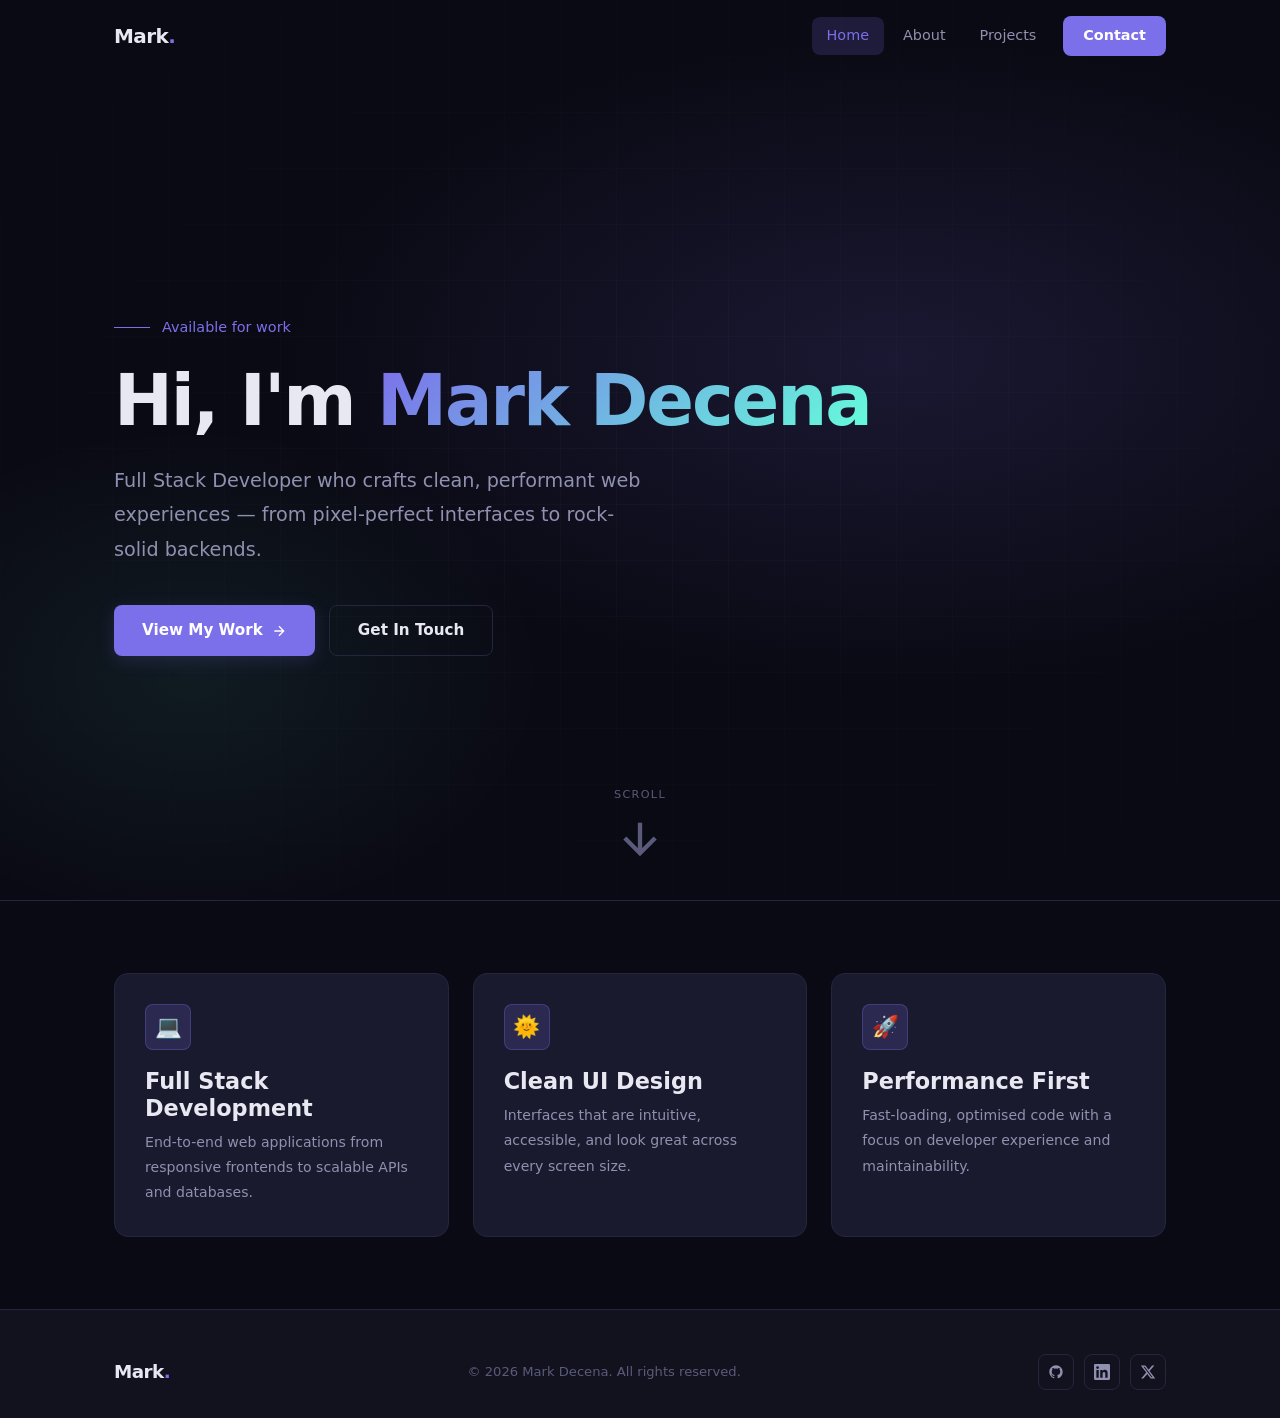
==== index.html @ 882a0d3b "Initial portfolio website Multi-page personal portfolio with Home, About, Projects, and Contact page" ====
<!DOCTYPE html>
<html lang="en">
<head>
  <meta charset="UTF-8" />
  <meta name="viewport" content="width=device-width, initial-scale=1.0" />
  <meta name="description" content="Mark Decena — Full Stack Developer building clean, fast, user-focused web experiences." />
  <title>Mark Decena — Developer</title>
  <link rel="stylesheet" href="css/style.css" />
</head>
<body>

  <!-- ===== NAV ===== -->
  <header class="nav">
    <div class="container nav-inner">
      <a href="index.html" class="nav-logo">Mark<span class="dot">.</span></a>
      <nav class="nav-links" aria-label="Main navigation">
        <a href="index.html"    class="nav-link" data-page="index.html">Home</a>
        <a href="about.html"    class="nav-link" data-page="about.html">About</a>
        <a href="projects.html" class="nav-link" data-page="projects.html">Projects</a>
        <a href="contact.html"  class="nav-link nav-cta" data-page="contact.html">Contact</a>
      </nav>
      <button class="nav-hamburger" aria-label="Toggle menu" aria-expanded="false">
        <span></span><span></span><span></span>
      </button>
    </div>
  </header>

  <!-- Mobile nav -->
  <nav class="nav-mobile" aria-label="Mobile navigation">
    <a href="index.html"    class="nav-link" data-page="index.html">Home</a>
    <a href="about.html"    class="nav-link" data-page="about.html">About</a>
    <a href="projects.html" class="nav-link" data-page="projects.html">Projects</a>
    <a href="contact.html"  class="nav-link" data-page="contact.html">Contact</a>
  </nav>

  <!-- ===== HERO ===== -->
  <section class="hero">
    <div class="hero-bg"></div>
    <div class="hero-grid"></div>
    <div class="container hero-content">
      <div class="hero-eyebrow">
        <span class="hero-eyebrow-line"></span>
        Available for work
      </div>
      <h1>Hi, I'm <span class="gradient-text">Mark Decena</span></h1>
      <p class="hero-subtitle">
        Full Stack Developer who crafts clean, performant web experiences —
        from pixel-perfect interfaces to rock-solid backends.
      </p>
      <div class="hero-actions">
        <a href="projects.html" class="btn btn-primary">
          View My Work
          <svg width="16" height="16" fill="none" stroke="currentColor" stroke-width="2" viewBox="0 0 24 24">
            <path d="M5 12h14M12 5l7 7-7 7"/>
          </svg>
        </a>
        <a href="contact.html" class="btn btn-outline">Get In Touch</a>
      </div>
    </div>
    <div class="hero-scroll" aria-hidden="true">
      <span>Scroll</span>
      <svg fill="none" stroke="currentColor" stroke-width="2" viewBox="0 0 24 24">
        <path d="M12 5v14M5 12l7 7 7-7"/>
      </svg>
    </div>
  </section>

  <!-- ===== INTRO CARDS ===== -->
  <section class="intro">
    <div class="container">
      <div class="intro-grid">
        <div class="intro-card fade-up">
          <div class="intro-icon">&#128187;</div>
          <h3>Full Stack Development</h3>
          <p>End-to-end web applications from responsive frontends to scalable APIs and databases.</p>
        </div>
        <div class="intro-card fade-up">
          <div class="intro-icon">&#127774;</div>
          <h3>Clean UI Design</h3>
          <p>Interfaces that are intuitive, accessible, and look great across every screen size.</p>
        </div>
        <div class="intro-card fade-up">
          <div class="intro-icon">&#128640;</div>
          <h3>Performance First</h3>
          <p>Fast-loading, optimised code with a focus on developer experience and maintainability.</p>
        </div>
      </div>
    </div>
  </section>

  <!-- ===== FOOTER ===== -->
  <footer class="footer">
    <div class="container footer-inner">
      <span class="footer-logo">Mark<span class="dot">.</span></span>
      <p class="footer-copy">&copy; 2026 Mark Decena. All rights reserved.</p>
      <div class="footer-socials">
        <a href="https://github.com/markiedecena" target="_blank" rel="noopener" class="footer-social" aria-label="GitHub">
          <svg viewBox="0 0 24 24" fill="currentColor">
            <path d="M12 2C6.477 2 2 6.477 2 12c0 4.418 2.865 8.166 6.839 9.489.5.092.682-.217.682-.483 0-.237-.009-.868-.013-1.703-2.782.604-3.369-1.341-3.369-1.341-.454-1.154-1.11-1.462-1.11-1.462-.908-.62.069-.608.069-.608 1.003.07 1.531 1.03 1.531 1.03.892 1.529 2.341 1.088 2.91.832.092-.647.35-1.088.636-1.338-2.22-.253-4.555-1.11-4.555-4.943 0-1.091.39-1.984 1.029-2.683-.103-.253-.446-1.27.098-2.647 0 0 .84-.269 2.75 1.025A9.578 9.578 0 0 1 12 6.836a9.59 9.59 0 0 1 2.504.337c1.909-1.294 2.747-1.025 2.747-1.025.546 1.377.202 2.394.1 2.647.64.699 1.028 1.592 1.028 2.683 0 3.842-2.339 4.687-4.566 4.935.359.309.678.919.678 1.852 0 1.336-.012 2.415-.012 2.743 0 .267.18.578.688.48C19.138 20.163 22 16.418 22 12c0-5.523-4.477-10-10-10z"/>
          </svg>
        </a>
        <a href="#" class="footer-social" aria-label="LinkedIn">
          <svg viewBox="0 0 24 24" fill="currentColor">
            <path d="M20.447 20.452h-3.554v-5.569c0-1.328-.027-3.037-1.852-3.037-1.853 0-2.136 1.445-2.136 2.939v5.667H9.351V9h3.414v1.561h.046c.477-.9 1.637-1.85 3.37-1.85 3.601 0 4.267 2.37 4.267 5.455v6.286zM5.337 7.433a2.062 2.062 0 0 1-2.063-2.065 2.064 2.064 0 1 1 2.063 2.065zm1.782 13.019H3.555V9h3.564v11.452zM22.225 0H1.771C.792 0 0 .774 0 1.729v20.542C0 23.227.792 24 1.771 24h20.451C23.2 24 24 23.227 24 22.271V1.729C24 .774 23.2 0 22.222 0h.003z"/>
          </svg>
        </a>
        <a href="#" class="footer-social" aria-label="Twitter / X">
          <svg viewBox="0 0 24 24" fill="currentColor">
            <path d="M18.244 2.25h3.308l-7.227 8.26 8.502 11.24H16.17l-5.214-6.817L4.99 21.75H1.68l7.73-8.835L1.254 2.25H8.08l4.713 6.231zm-1.161 17.52h1.833L7.084 4.126H5.117z"/>
          </svg>
        </a>
      </div>
    </div>
  </footer>

  <script src="js/main.js"></script>
</body>
</html>
---- css/style.css ----
/* ===== Custom Properties ===== */
:root {
  --bg-primary:    #0a0a14;
  --bg-secondary:  #12121f;
  --bg-card:       #1a1a2e;
  --border:        #252540;

  --accent:        #7c6fea;
  --accent-hover:  #9d93f0;
  --accent-glow:   rgba(124, 111, 234, 0.18);
  --teal:          #64ffda;

  --text-primary:  #e8e8f2;
  --text-secondary:#9090b0;
  --text-muted:    #5a5a7a;

  --nav-height:    72px;
  --max-width:     1100px;
  --section-pad:   96px;

  --radius-sm: 8px;
  --radius-md: 14px;
  --radius-lg: 22px;

  --shadow-sm: 0 2px 8px rgba(0,0,0,.3);
  --shadow-md: 0 8px 32px rgba(0,0,0,.4);
  --shadow-lg: 0 20px 60px rgba(0,0,0,.5);

  --ease: 0.3s cubic-bezier(.4,0,.2,1);
  --ease-fast: 0.15s ease;
}

/* ===== Reset ===== */
*, *::before, *::after { box-sizing: border-box; margin: 0; padding: 0; }
html { scroll-behavior: smooth; -webkit-text-size-adjust: 100%; }
body {
  font-family: -apple-system, BlinkMacSystemFont, 'Segoe UI', system-ui, 'Helvetica Neue', Arial, sans-serif;
  background: var(--bg-primary);
  color: var(--text-primary);
  line-height: 1.6;
  overflow-x: hidden;
}
img  { max-width: 100%; display: block; }
a    { color: inherit; text-decoration: none; }
ul   { list-style: none; }
button, input, textarea { font: inherit; }

/* ===== Typography ===== */
h1, h2, h3, h4 { line-height: 1.2; font-weight: 700; }
h1 { font-size: clamp(2.4rem, 6vw, 4.4rem); letter-spacing: -.03em; }
h2 { font-size: clamp(1.8rem, 4vw, 2.6rem); letter-spacing: -.02em; }
h3 { font-size: clamp(1.1rem, 2vw, 1.4rem); }
p  { color: var(--text-secondary); line-height: 1.8; }

.gradient-text {
  background: linear-gradient(135deg, var(--accent) 0%, var(--teal) 100%);
  -webkit-background-clip: text;
  -webkit-text-fill-color: transparent;
  background-clip: text;
}

/* ===== Layout ===== */
.container {
  width: 100%;
  max-width: var(--max-width);
  margin: 0 auto;
  padding: 0 24px;
}
.section { padding: var(--section-pad) 0; }

.section-label {
  display: inline-block;
  font-size: .75rem;
  font-weight: 700;
  letter-spacing: .12em;
  text-transform: uppercase;
  color: var(--accent);
  background: var(--accent-glow);
  border: 1px solid rgba(124,111,234,.3);
  padding: 4px 14px;
  border-radius: 100px;
  margin-bottom: 14px;
}

.section-header {
  text-align: center;
  margin-bottom: 60px;
}
.section-header h2 { margin-bottom: 14px; }
.section-header p  { max-width: 520px; margin: 0 auto; }

/* ===== Buttons ===== */
.btn {
  display: inline-flex;
  align-items: center;
  gap: 8px;
  padding: 12px 28px;
  border-radius: var(--radius-sm);
  font-size: .95rem;
  font-weight: 600;
  cursor: pointer;
  transition: all var(--ease-fast);
  border: none;
}
.btn-primary {
  background: var(--accent);
  color: #fff;
  box-shadow: 0 4px 18px var(--accent-glow);
}
.btn-primary:hover {
  background: var(--accent-hover);
  transform: translateY(-2px);
  box-shadow: 0 8px 28px var(--accent-glow);
}
.btn-outline {
  background: transparent;
  color: var(--text-primary);
  border: 1px solid var(--border);
}
.btn-outline:hover {
  border-color: var(--accent);
  color: var(--accent);
  background: var(--accent-glow);
  transform: translateY(-2px);
}
.btn-sm { padding: 7px 16px; font-size: .83rem; }

/* ===== Nav ===== */
.nav {
  position: fixed;
  inset: 0 0 auto;
  height: var(--nav-height);
  z-index: 1000;
  transition: background var(--ease), box-shadow var(--ease);
}
.nav.scrolled {
  background: rgba(10,10,20,.88);
  backdrop-filter: blur(20px);
  -webkit-backdrop-filter: blur(20px);
  box-shadow: 0 1px 0 var(--border);
}
.nav-inner {
  display: flex;
  align-items: center;
  justify-content: space-between;
  height: 100%;
}
.nav-logo {
  font-size: 1.25rem;
  font-weight: 800;
  letter-spacing: -.03em;
}
.nav-logo .dot { color: var(--accent); }

.nav-links {
  display: flex;
  align-items: center;
  gap: 4px;
}
.nav-link {
  color: var(--text-secondary);
  font-size: .9rem;
  font-weight: 500;
  padding: 7px 15px;
  border-radius: var(--radius-sm);
  transition: color var(--ease-fast), background var(--ease-fast);
}
.nav-link:hover { color: var(--text-primary); background: rgba(255,255,255,.05); }
.nav-link.active { color: var(--accent); background: var(--accent-glow); }

.nav-cta {
  margin-left: 8px;
  background: var(--accent);
  color: #fff !important;
  padding: 8px 20px;
  border-radius: var(--radius-sm);
  font-size: .9rem;
  font-weight: 600;
}
.nav-cta:hover {
  background: var(--accent-hover) !important;
  transform: translateY(-1px);
  box-shadow: 0 4px 14px var(--accent-glow);
}

/* Hamburger */
.nav-hamburger {
  display: none;
  flex-direction: column;
  gap: 5px;
  cursor: pointer;
  padding: 8px;
  background: none;
  border: none;
}
.nav-hamburger span {
  display: block;
  width: 22px;
  height: 2px;
  background: var(--text-primary);
  border-radius: 2px;
  transition: transform var(--ease), opacity var(--ease);
}
.nav-hamburger.open span:nth-child(1) { transform: translateY(7px) rotate(45deg); }
.nav-hamburger.open span:nth-child(2) { opacity: 0; }
.nav-hamburger.open span:nth-child(3) { transform: translateY(-7px) rotate(-45deg); }

/* Mobile drawer */
.nav-mobile {
  display: none;
  position: fixed;
  top: var(--nav-height);
  left: 0; right: 0;
  background: var(--bg-secondary);
  border-bottom: 1px solid var(--border);
  padding: 16px 24px 24px;
  z-index: 999;
  flex-direction: column;
  gap: 4px;
}
.nav-mobile.open { display: flex; }
.nav-mobile .nav-link { padding: 12px 16px; font-size: .95rem; }

/* ===== Hero (Home) ===== */
.hero {
  min-height: 100vh;
  display: flex;
  align-items: center;
  position: relative;
  overflow: hidden;
  padding-top: var(--nav-height);
}
.hero-bg {
  position: absolute;
  inset: 0;
  background:
    radial-gradient(ellipse 80% 60% at 70% 40%, rgba(124,111,234,.14) 0%, transparent 60%),
    radial-gradient(ellipse 50% 50% at 15% 75%, rgba(100,255,218,.07) 0%, transparent 55%);
  pointer-events: none;
}
.hero-grid {
  position: absolute;
  inset: 0;
  background-image:
    linear-gradient(rgba(255,255,255,.025) 1px, transparent 1px),
    linear-gradient(90deg, rgba(255,255,255,.025) 1px, transparent 1px);
  background-size: 56px 56px;
  pointer-events: none;
  mask-image: radial-gradient(ellipse 75% 75% at 50% 50%, #000, transparent);
  -webkit-mask-image: radial-gradient(ellipse 75% 75% at 50% 50%, #000, transparent);
}
.hero-content { position: relative; z-index: 1; }

.hero-eyebrow {
  display: flex;
  align-items: center;
  gap: 12px;
  margin-bottom: 20px;
  color: var(--accent);
  font-size: .9rem;
  font-weight: 500;
}
.hero-eyebrow-line { width: 36px; height: 1px; background: var(--accent); }

.hero h1 { margin-bottom: 20px; }
.hero-subtitle {
  font-size: clamp(1rem, 2vw, 1.2rem);
  color: var(--text-secondary);
  max-width: 540px;
  margin-bottom: 38px;
}
.hero-actions { display: flex; gap: 14px; flex-wrap: wrap; }

.hero-scroll {
  position: absolute;
  bottom: 36px;
  left: 50%;
  transform: translateX(-50%);
  display: flex;
  flex-direction: column;
  align-items: center;
  gap: 8px;
  color: var(--text-muted);
  font-size: .7rem;
  letter-spacing: .12em;
  text-transform: uppercase;
  animation: bounce 2.4s ease infinite;
}
@keyframes bounce {
  0%,100% { transform: translateX(-50%) translateY(0); }
  50%      { transform: translateX(-50%) translateY(9px); }
}

/* ===== Intro cards ===== */
.intro {
  padding: 72px 0;
  border-top: 1px solid var(--border);
}
.intro-grid {
  display: grid;
  grid-template-columns: repeat(3, 1fr);
  gap: 24px;
}
.intro-card {
  background: var(--bg-card);
  border: 1px solid var(--border);
  border-radius: var(--radius-md);
  padding: 30px;
  transition: border-color var(--ease), transform var(--ease);
}
.intro-card:hover { border-color: rgba(124,111,234,.4); transform: translateY(-4px); }
.intro-icon {
  width: 46px; height: 46px;
  background: var(--accent-glow);
  border: 1px solid rgba(124,111,234,.3);
  border-radius: var(--radius-sm);
  display: flex; align-items: center; justify-content: center;
  margin-bottom: 18px;
  font-size: 1.35rem;
}
.intro-card h3 { margin-bottom: 8px; }
.intro-card p  { font-size: .88rem; }

/* ===== Page Header ===== */
.page-header {
  padding: calc(var(--nav-height) + 72px) 0 72px;
  text-align: center;
  position: relative;
  overflow: hidden;
}
.page-header::before {
  content: '';
  position: absolute;
  inset: 0;
  background: radial-gradient(ellipse 70% 70% at 50% 0%, rgba(124,111,234,.1) 0%, transparent 60%);
  pointer-events: none;
}
.page-header p {
  max-width: 500px;
  margin: 14px auto 0;
  font-size: 1.05rem;
}

/* ===== About ===== */
.about-grid {
  display: grid;
  grid-template-columns: 1fr 1.5fr;
  gap: 60px;
  align-items: start;
}
.avatar-wrap {
  position: relative;
  display: flex;
  justify-content: center;
}
.avatar-box {
  width: 100%;
  max-width: 320px;
  aspect-ratio: 1;
  border-radius: var(--radius-lg);
  background: linear-gradient(135deg, var(--bg-card), var(--bg-secondary));
  border: 1px solid var(--border);
  display: flex;
  align-items: center;
  justify-content: center;
  font-size: 5rem;
  font-weight: 800;
  color: var(--accent);
  letter-spacing: -.04em;
  position: relative;
  overflow: hidden;
}
.avatar-box::after {
  content: '';
  position: absolute;
  inset: 0;
  background: linear-gradient(135deg, rgba(124,111,234,.08), transparent);
}
.avatar-badge {
  position: absolute;
  bottom: -14px;
  right: 10px;
  background: var(--bg-card);
  border: 1px solid var(--border);
  border-radius: var(--radius-md);
  padding: 12px 18px;
  display: flex;
  align-items: center;
  gap: 10px;
  box-shadow: var(--shadow-md);
}
.badge-dot {
  width: 9px; height: 9px;
  background: #22c55e;
  border-radius: 50%;
  animation: pulse-dot 2s ease infinite;
}
@keyframes pulse-dot {
  0%,100% { box-shadow: 0 0 0 3px rgba(34,197,94,.2); }
  50%      { box-shadow: 0 0 0 7px rgba(34,197,94,.08); }
}
.badge-dot + span { font-size: .82rem; font-weight: 600; }

.about-content h2 { margin-bottom: 18px; }
.about-content p  { margin-bottom: 14px; font-size: .97rem; }
.about-meta {
  display: grid;
  grid-template-columns: 1fr 1fr;
  gap: 14px;
  margin: 28px 0;
  padding: 24px;
  background: var(--bg-card);
  border: 1px solid var(--border);
  border-radius: var(--radius-md);
}
.meta-item { display: flex; flex-direction: column; gap: 4px; }
.meta-label {
  font-size: .72rem;
  font-weight: 700;
  letter-spacing: .1em;
  text-transform: uppercase;
  color: var(--text-muted);
}
.meta-value { font-size: .92rem; font-weight: 600; color: var(--text-primary); }

/* Skills */
.skills-section {
  background: var(--bg-secondary);
  border-top: 1px solid var(--border);
  border-bottom: 1px solid var(--border);
}
.skills-grid {
  display: grid;
  grid-template-columns: repeat(auto-fit, minmax(250px, 1fr));
  gap: 24px;
}
.skill-card {
  background: var(--bg-card);
  border: 1px solid var(--border);
  border-radius: var(--radius-md);
  padding: 26px;
  transition: border-color var(--ease), transform var(--ease);
}
.skill-card:hover { border-color: rgba(124,111,234,.35); transform: translateY(-3px); }
.skill-card-title {
  font-size: .72rem;
  font-weight: 700;
  letter-spacing: .1em;
  text-transform: uppercase;
  color: var(--accent);
  margin-bottom: 18px;
  display: flex;
  align-items: center;
  gap: 10px;
}
.skill-card-title::after { content: ''; flex: 1; height: 1px; background: var(--border); }
.skill-tags { display: flex; flex-wrap: wrap; gap: 8px; }
.skill-tag {
  background: rgba(255,255,255,.04);
  border: 1px solid var(--border);
  color: var(--text-secondary);
  font-size: .82rem;
  font-weight: 500;
  padding: 5px 13px;
  border-radius: 100px;
  transition: all var(--ease-fast);
}
.skill-tag:hover {
  background: var(--accent-glow);
  border-color: rgba(124,111,234,.4);
  color: var(--accent);
}

/* ===== Projects ===== */
.projects-grid {
  display: grid;
  grid-template-columns: repeat(auto-fit, minmax(330px, 1fr));
  gap: 26px;
}
.project-card {
  background: var(--bg-card);
  border: 1px solid var(--border);
  border-radius: var(--radius-md);
  overflow: hidden;
  display: flex;
  flex-direction: column;
  transition: transform var(--ease), border-color var(--ease), box-shadow var(--ease);
}
.project-card:hover {
  transform: translateY(-6px);
  border-color: rgba(124,111,234,.4);
  box-shadow: var(--shadow-lg), 0 0 0 1px rgba(124,111,234,.1);
}
.project-thumb {
  height: 190px;
  display: flex;
  align-items: center;
  justify-content: center;
  position: relative;
  overflow: hidden;
}
.project-thumb-1 { background: linear-gradient(135deg, #1a0533, #4a1573, #7c6fea); }
.project-thumb-2 { background: linear-gradient(135deg, #001828, #00396e, #0ea5e9); }
.project-thumb-3 { background: linear-gradient(135deg, #0a1a0a, #174d17, #22c55e); }
.project-thumb-icon {
  font-size: 3.6rem;
  opacity: .65;
  transition: transform var(--ease), opacity var(--ease);
  filter: drop-shadow(0 4px 18px rgba(0,0,0,.4));
}
.project-card:hover .project-thumb-icon { transform: scale(1.12); opacity: .85; }
.project-thumb::after {
  content: '';
  position: absolute;
  bottom: 0; left: 0; right: 0;
  height: 50%;
  background: linear-gradient(transparent, var(--bg-card));
}
.project-body {
  padding: 22px;
  flex: 1;
  display: flex;
  flex-direction: column;
}
.project-eyebrow {
  font-size: .68rem;
  font-weight: 700;
  letter-spacing: .12em;
  text-transform: uppercase;
  color: var(--accent);
  margin-bottom: 6px;
}
.project-title { font-size: 1.2rem; margin-bottom: 10px; }
.project-desc  { font-size: .88rem; line-height: 1.7; flex: 1; margin-bottom: 18px; }
.project-tags  { display: flex; flex-wrap: wrap; gap: 6px; margin-bottom: 18px; }
.project-tag {
  font-size: .72rem;
  font-weight: 600;
  color: var(--accent);
  background: var(--accent-glow);
  border: 1px solid rgba(124,111,234,.25);
  padding: 3px 10px;
  border-radius: 100px;
}
.project-links {
  display: flex;
  gap: 10px;
  padding-top: 16px;
  border-top: 1px solid var(--border);
}
.project-link {
  display: inline-flex;
  align-items: center;
  gap: 6px;
  font-size: .82rem;
  font-weight: 600;
  padding: 6px 13px;
  border-radius: var(--radius-sm);
  border: 1px solid var(--border);
  color: var(--text-secondary);
  transition: all var(--ease-fast);
}
.project-link:hover {
  border-color: var(--accent);
  color: var(--accent);
  background: var(--accent-glow);
}
.project-link svg { width: 13px; height: 13px; flex-shrink: 0; }

/* ===== Contact ===== */
.contact-layout {
  display: grid;
  grid-template-columns: 1fr 1.65fr;
  gap: 60px;
  align-items: start;
}
.contact-sidebar h3 { margin-bottom: 14px; }
.contact-sidebar p  { font-size: .92rem; margin-bottom: 28px; }
.contact-items { display: flex; flex-direction: column; gap: 14px; }
.contact-item {
  display: flex;
  align-items: center;
  gap: 14px;
  padding: 14px 16px;
  background: var(--bg-card);
  border: 1px solid var(--border);
  border-radius: var(--radius-md);
  transition: border-color var(--ease-fast);
}
.contact-item:hover { border-color: rgba(124,111,234,.3); }
.contact-icon {
  width: 38px; height: 38px;
  background: var(--accent-glow);
  border: 1px solid rgba(124,111,234,.3);
  border-radius: var(--radius-sm);
  display: flex; align-items: center; justify-content: center;
  color: var(--accent);
  font-size: 1.05rem;
  flex-shrink: 0;
}
.contact-label {
  font-size: .7rem;
  font-weight: 700;
  letter-spacing: .08em;
  text-transform: uppercase;
  color: var(--text-muted);
}
.contact-value { font-size: .88rem; font-weight: 500; color: var(--text-primary); }

/* Form */
.form-card {
  background: var(--bg-card);
  border: 1px solid var(--border);
  border-radius: var(--radius-lg);
  padding: 36px;
}
.form-row { display: grid; grid-template-columns: 1fr 1fr; gap: 16px; }
.form-group { margin-bottom: 18px; }
.form-label {
  display: block;
  font-size: .82rem;
  font-weight: 600;
  color: var(--text-secondary);
  margin-bottom: 7px;
}
.form-input {
  width: 100%;
  background: var(--bg-secondary);
  border: 1px solid var(--border);
  border-radius: var(--radius-sm);
  padding: 11px 15px;
  color: var(--text-primary);
  font-size: .93rem;
  outline: none;
  transition: border-color var(--ease-fast), box-shadow var(--ease-fast);
}
.form-input:focus {
  border-color: var(--accent);
  box-shadow: 0 0 0 3px var(--accent-glow);
}
.form-input::placeholder { color: var(--text-muted); }
textarea.form-input { resize: vertical; min-height: 136px; }
.form-input.error {
  border-color: #ef4444;
  box-shadow: 0 0 0 3px rgba(239,68,68,.14);
}
.form-err-msg {
  display: none;
  font-size: .77rem;
  color: #ef4444;
  margin-top: 5px;
}
.form-err-msg.show { display: block; }
.btn-submit { width: 100%; justify-content: center; margin-top: 6px; padding: 13px; }

.form-success {
  display: none;
  text-align: center;
  padding: 48px 20px;
}
.form-success.show { display: block; }
.success-icon { font-size: 2.8rem; margin-bottom: 14px; }
.form-success h3 { margin-bottom: 8px; }

/* ===== Footer ===== */
.footer {
  background: var(--bg-secondary);
  border-top: 1px solid var(--border);
  padding: 44px 0 28px;
}
.footer-inner {
  display: flex;
  align-items: center;
  justify-content: space-between;
  flex-wrap: wrap;
  gap: 20px;
}
.footer-logo { font-size: 1.15rem; font-weight: 800; letter-spacing: -.03em; }
.footer-logo .dot { color: var(--accent); }
.footer-copy { font-size: .82rem; color: var(--text-muted); }
.footer-socials { display: flex; gap: 10px; }
.footer-social {
  width: 36px; height: 36px;
  border: 1px solid var(--border);
  border-radius: var(--radius-sm);
  display: flex; align-items: center; justify-content: center;
  color: var(--text-secondary);
  transition: all var(--ease-fast);
}
.footer-social:hover { border-color: var(--accent); color: var(--accent); background: var(--accent-glow); }
.footer-social svg { width: 16px; height: 16px; }

/* ===== Scroll animations ===== */
.fade-up {
  opacity: 0;
  transform: translateY(28px);
  transition: opacity .6s ease, transform .6s ease;
}
.fade-up.in { opacity: 1; transform: translateY(0); }
.fade-up:nth-child(2) { transition-delay: .1s; }
.fade-up:nth-child(3) { transition-delay: .2s; }
.fade-up:nth-child(4) { transition-delay: .3s; }

/* ===== Responsive ===== */
@media (max-width: 900px) {
  .about-grid    { grid-template-columns: 1fr; }
  .contact-layout{ grid-template-columns: 1fr; }
  .avatar-box    { max-width: 220px; font-size: 3.5rem; margin: 0 auto; }
  .avatar-badge  { right: 50%; transform: translateX(50%); bottom: -42px; }
  .about-grid .avatar-wrap { padding-bottom: 56px; }
}
@media (max-width: 768px) {
  :root { --section-pad: 64px; }
  .nav-links    { display: none; }
  .nav-hamburger{ display: flex; }
  .intro-grid   { grid-template-columns: 1fr; }
  .projects-grid{ grid-template-columns: 1fr; }
  .form-row     { grid-template-columns: 1fr; }
  .hero-actions { flex-direction: column; align-items: flex-start; }
  .footer-inner { flex-direction: column; align-items: center; text-align: center; }
}
@media (max-width: 480px) {
  .hero-actions .btn { width: 100%; justify-content: center; }
  .about-meta { grid-template-columns: 1fr; }
  .form-card  { padding: 22px; }
}
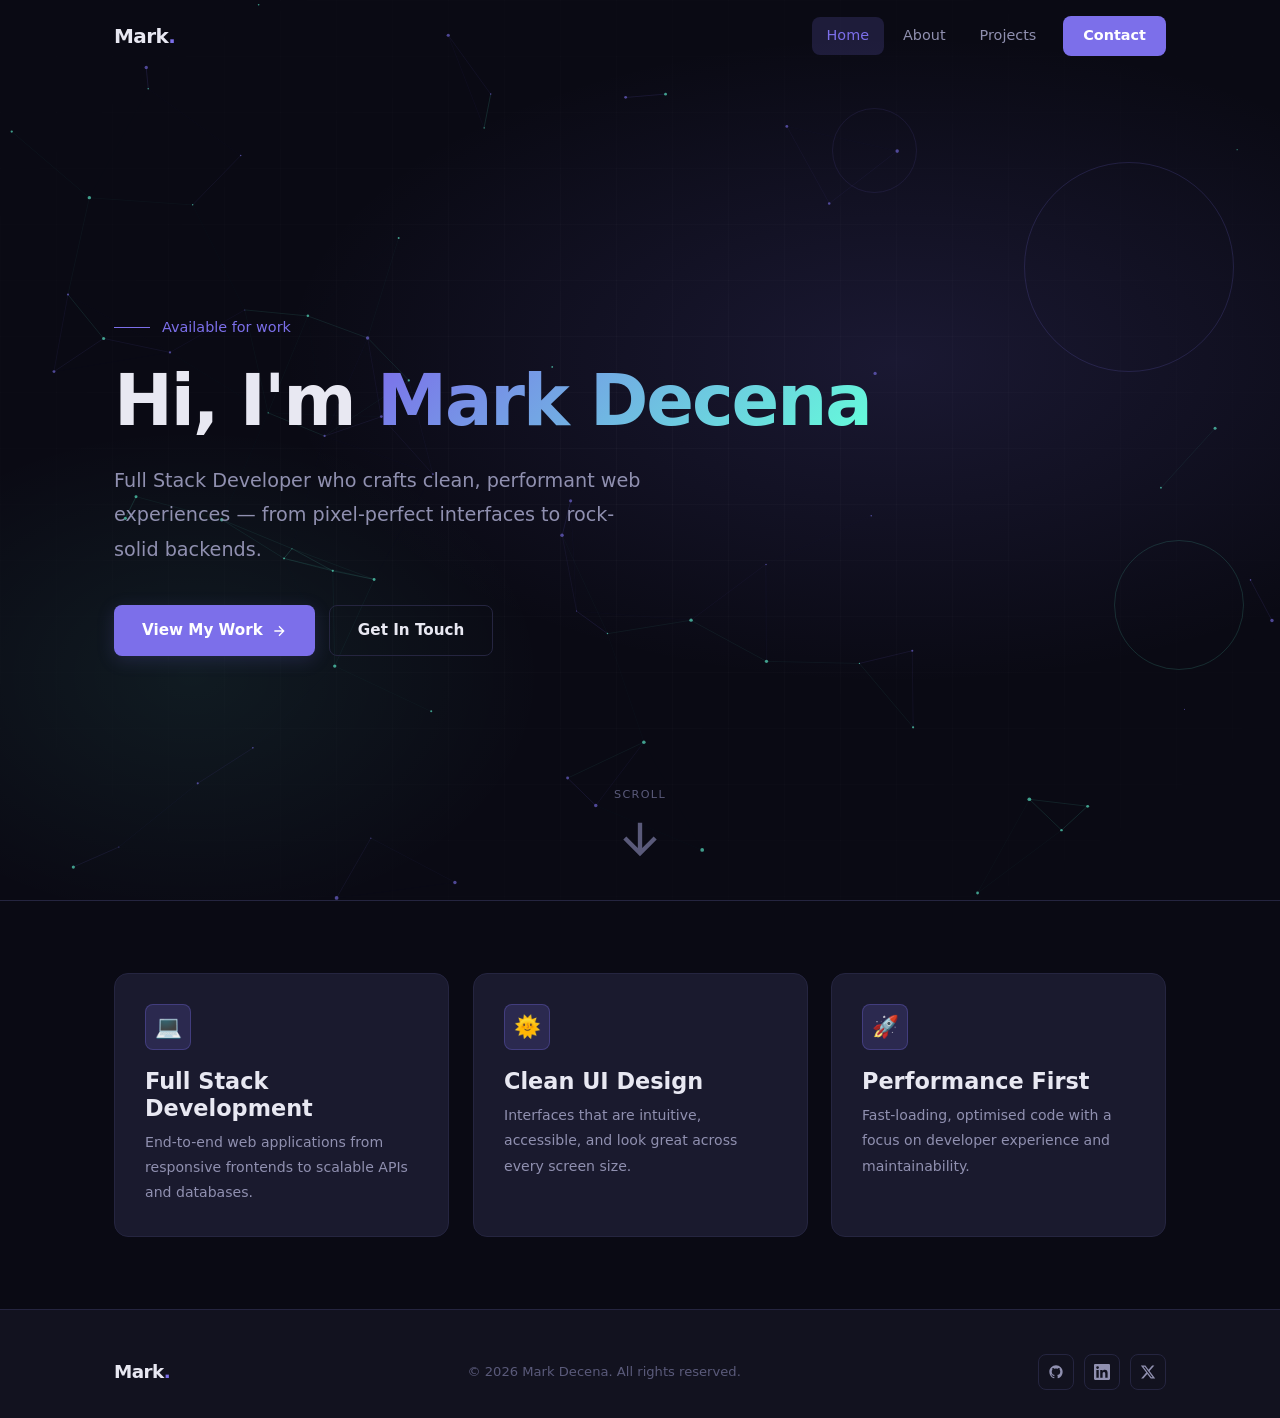
==== commit 72aeba53: "Add Flask backend, SQLite message DB, and admin panel - server.py: Flask app serving all static file" ====
--- a/index.html
+++ b/index.html
@@ -113,6 +113,7 @@
     </div>
   </footer>
 
-  <script src="js/main.js"></script>
+  <script src="js/main.js?v=2"></script>
+  <script src="js/effects.js?v=2"></script>
 </body>
 </html>
--- a/css/style.css
+++ b/css/style.css
@@ -724,3 +724,61 @@
   .about-meta { grid-template-columns: 1fr; }
   .form-card  { padding: 22px; }
 }
+
+/* ===== 3D Interactive Effects ===== */
+
+/* Cursor glow — large soft radial that trails the pointer */
+.cursor-glow {
+  position: fixed;
+  width: 500px;
+  height: 500px;
+  border-radius: 50%;
+  background: radial-gradient(circle, rgba(124,111,234,.065) 0%, transparent 65%);
+  pointer-events: none;
+  z-index: 0;
+  top: 0;
+  left: 0;
+  will-change: transform;
+}
+
+/* Hero canvas — interactive particle layer */
+.hero-canvas {
+  position: absolute;
+  inset: 0;
+  width: 100%;
+  height: 100%;
+  z-index: 1;
+  pointer-events: none;
+}
+
+/* Lift hero content and scroll hint above canvas */
+.hero-content { z-index: 2 !important; }
+.hero-scroll   { z-index: 2; }
+
+/* Card shine overlay */
+.card-shine {
+  position: absolute;
+  inset: 0;
+  border-radius: inherit;
+  pointer-events: none;
+  opacity: 0;
+  transition: opacity 0.25s ease;
+  z-index: 10;
+}
+
+/* Ensure tilt cards clip the shine and handle will-change */
+.intro-card,
+.project-card,
+.skill-card,
+.form-card,
+.avatar-box {
+  overflow: hidden;
+  will-change: transform;
+  transform-origin: center center;
+}
+
+/* Hero orbit ring spin animation — uses --rx and --rz CSS vars set inline */
+@keyframes hero-ring-spin {
+  from { transform: perspective(420px) rotateX(var(--rx)) rotateY(0deg)   rotateZ(var(--rz)); }
+  to   { transform: perspective(420px) rotateX(var(--rx)) rotateY(360deg) rotateZ(var(--rz)); }
+}
